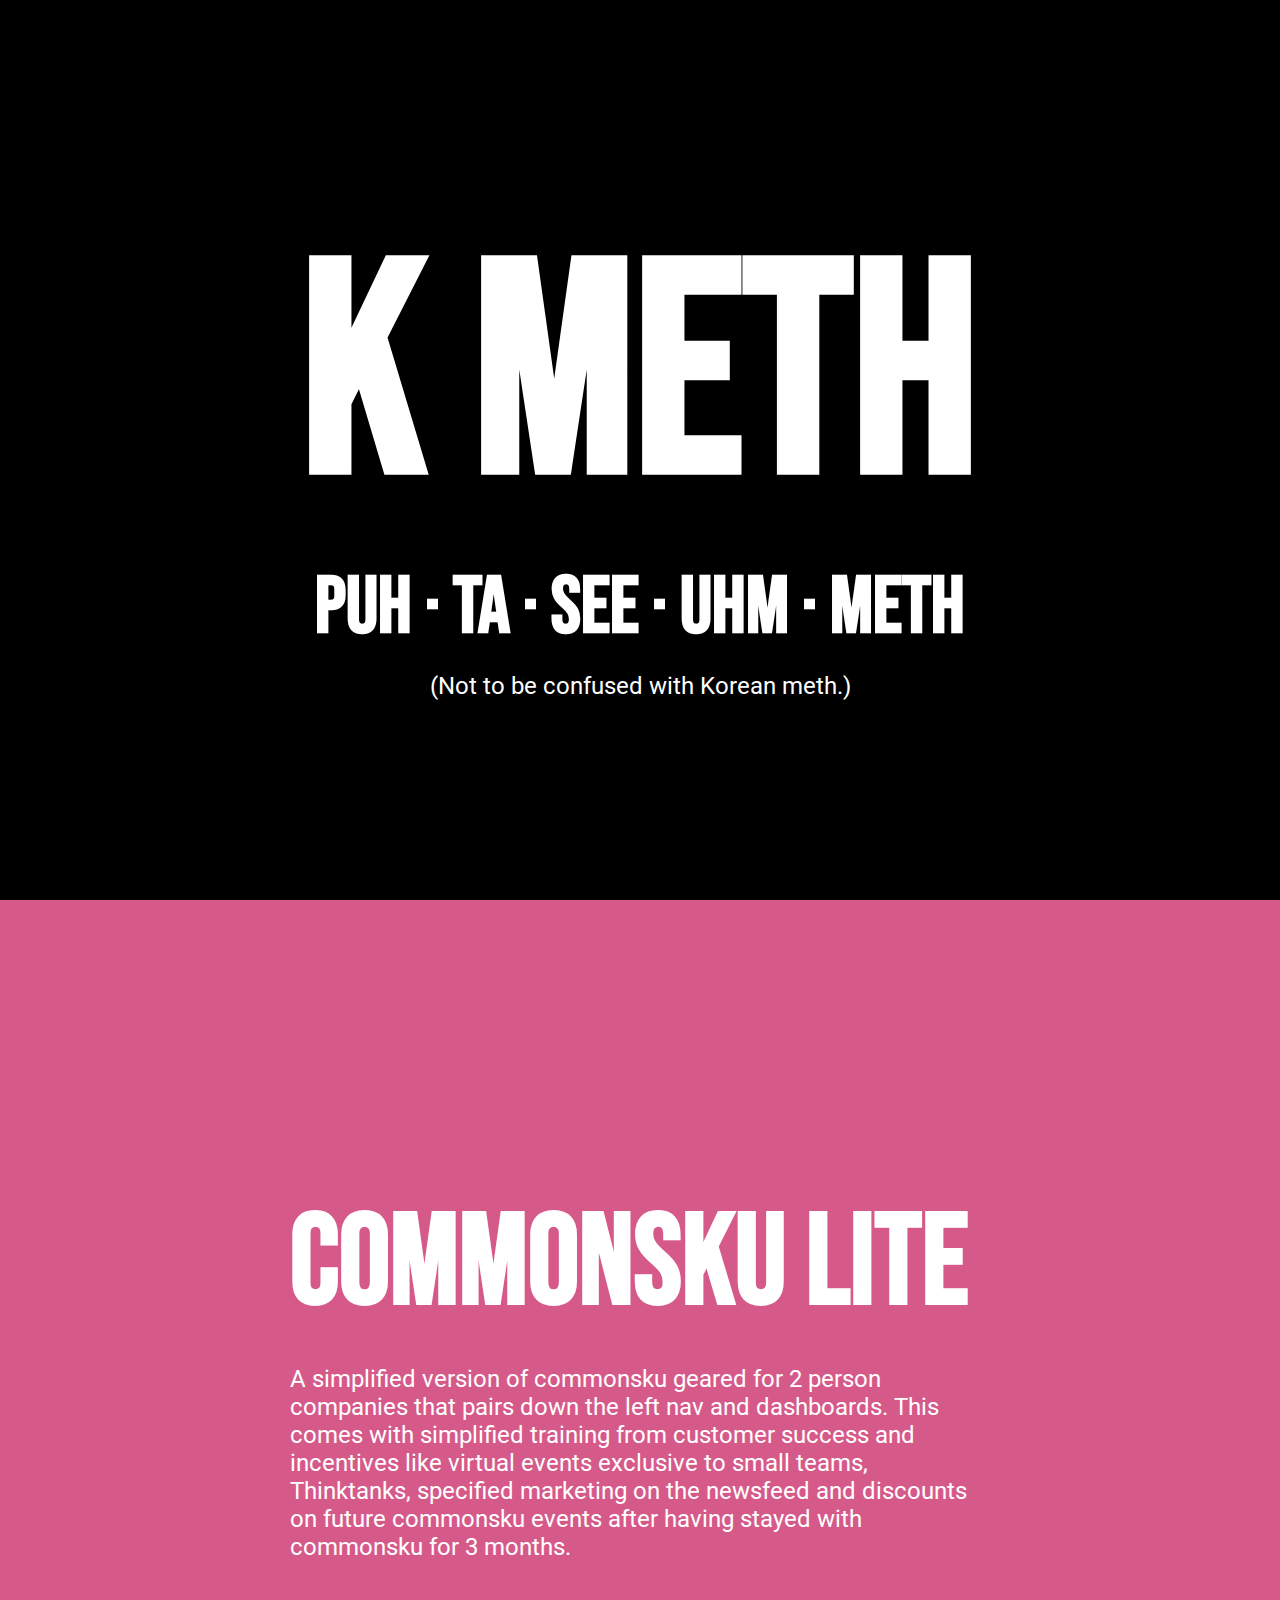
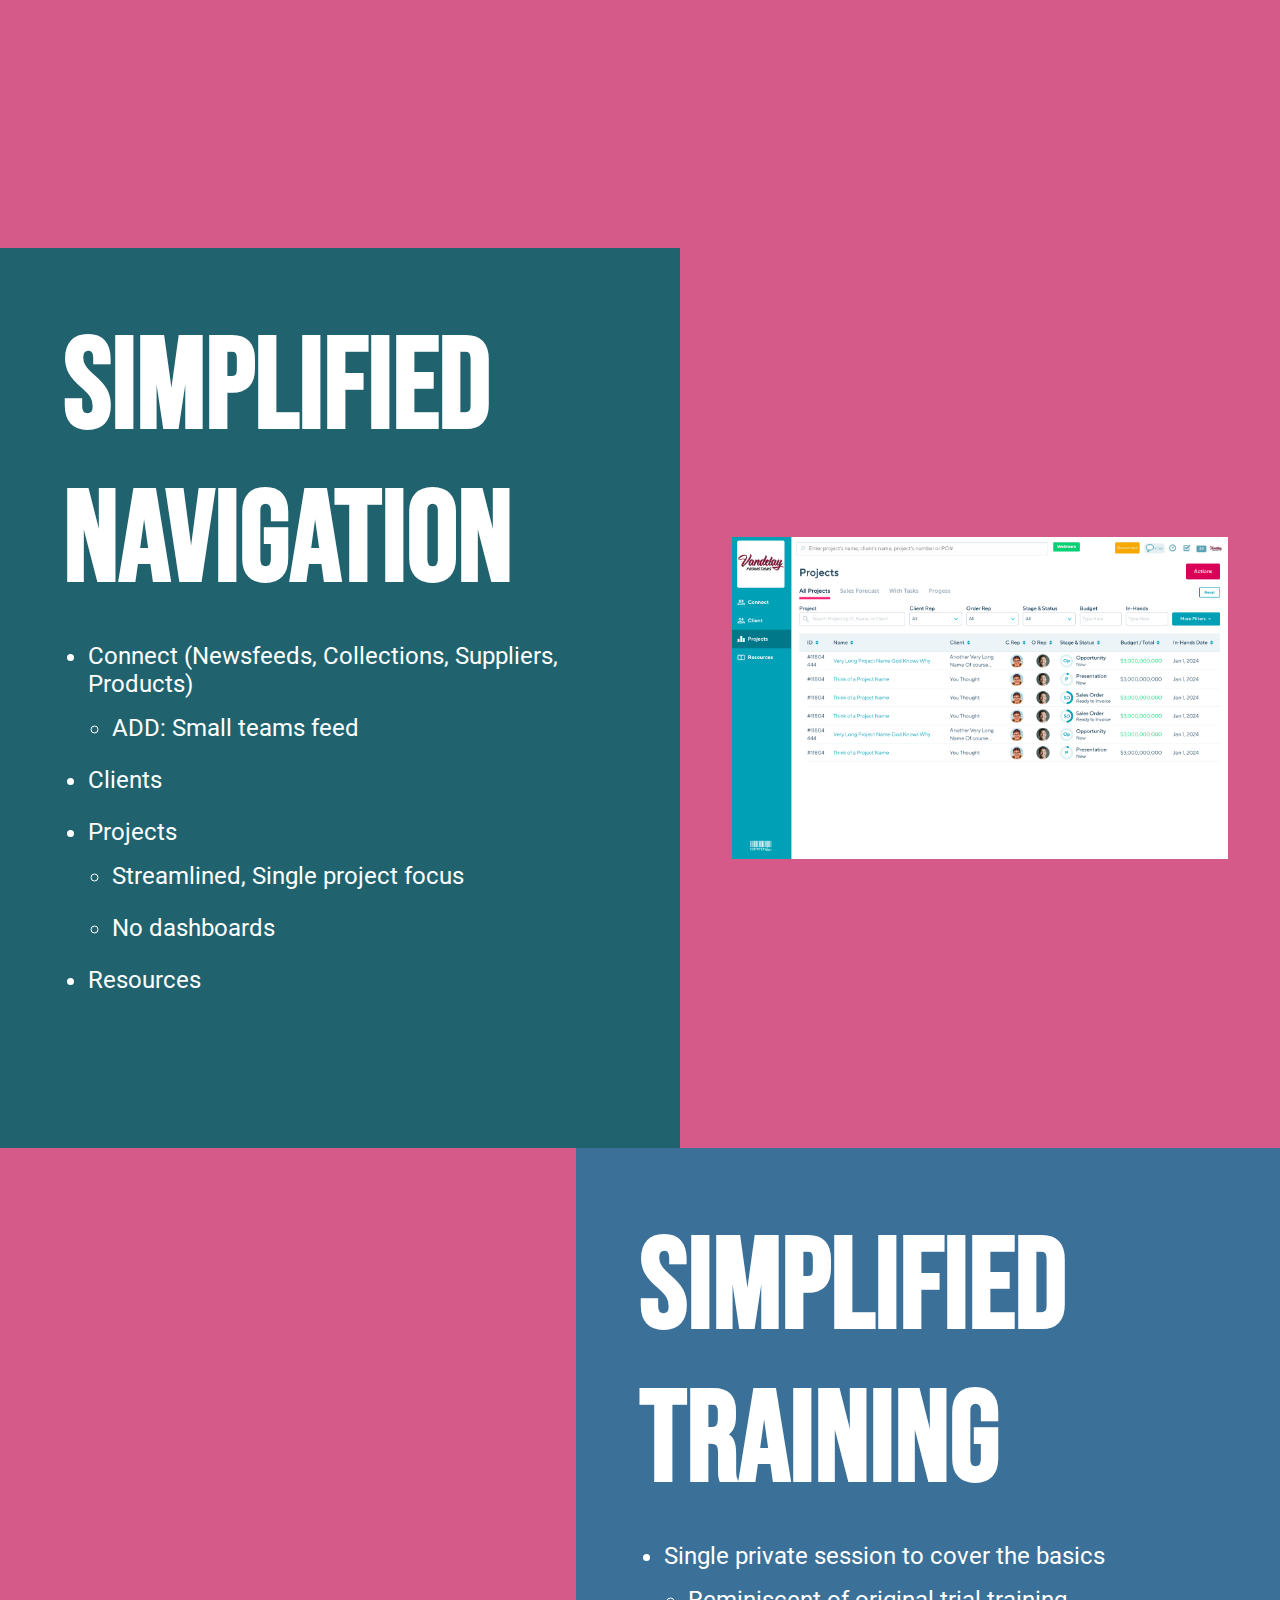
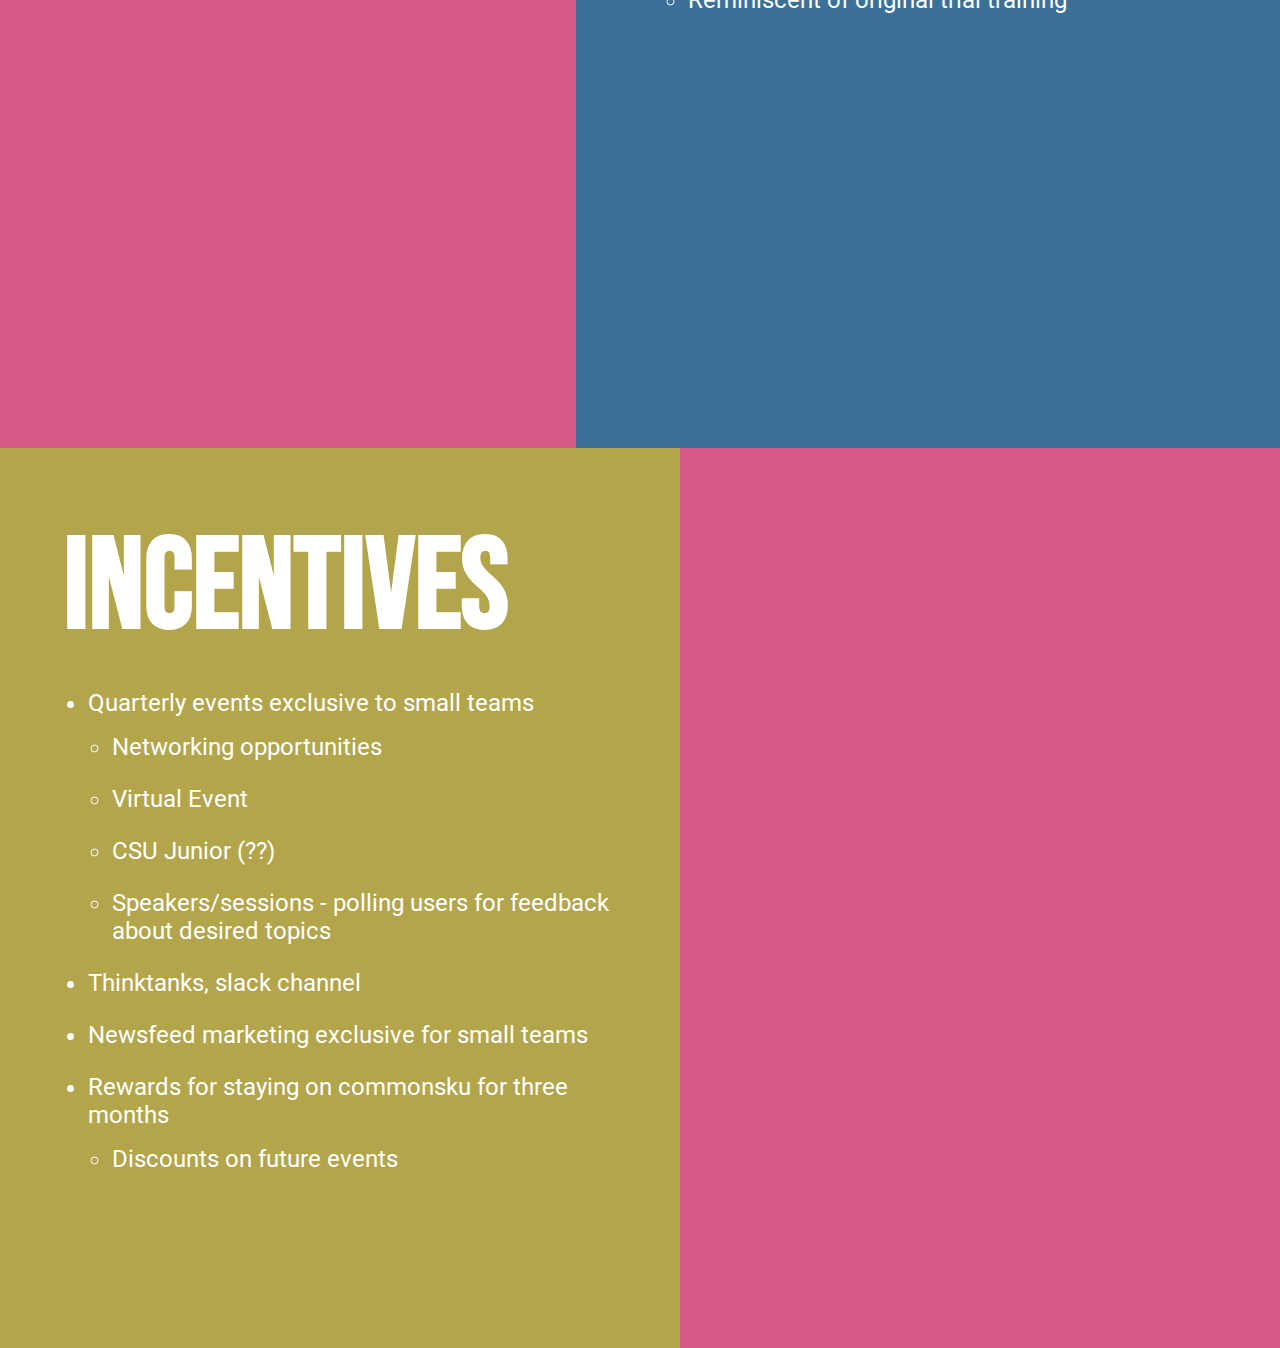
==== main.html @ 6c7298e3 "initial commit" ====
<!DOCTYPE -width>
<html lang="en" dir="ltr">
  <head>
    <meta charset="utf-8" />
    <meta content="width=device-width, initial-scale=1" name="viewport" />
    <title>K METH</title>
    <link rel="stylesheet" href="style.css" />
  </head>
  <body>
    <div class="hero">
      <video autoplay muted loop>
        <source src="videos/4.mp4" type="video/mp4" />
      </video>
      <div class="kmeth">
        <h1>K METH</h1>
        <h3>puh · ta · see · uhm · meth</h3>
        <p>(Not to be confused with Korean meth.)</p>
      </div>
    </div>
    <div class="section full-width">
      <div class="">
        <h2>commonsku Lite</h2>
        <p>
          A simplified version of commonsku geared for 2 person companies that
          pairs down the left nav and dashboards. This comes with simplified
          training from customer success and incentives like virtual events
          exclusive to small teams, Thinktanks, specified marketing on the
          newsfeed and discounts on future commonsku events after having stayed
          with commonsku for 3 months.
        </p>
      </div>
    </div>
    <div class="section simple-nav">
      <div class="content" style="background-color: #20636e;">
        <h2>Simplified Navigation</h2>
        <ul>
          <li>
            Connect (Newsfeeds, Collections, Suppliers, Products)
            <ul>
              <li>ADD: Small teams feed</li>
            </ul>
          </li>
          <li>Clients</li>
          <li>
            Projects
            <ul>
              <li>Streamlined, Single project focus</li>
              <li>No dashboards</li>
            </ul>
          </li>
          <li>
            Resources
          </li>
        </ul>
      </div>
      <div
        class="image"
        style="
          padding: 24px;
          background-image: url(https://images.unsplash.com/photo-1484589065579-248aad0d8b13?ixlib=rb-4.0.3&ixid=M3wxMjA3fDB8MHxwaG90by1wYWdlfHx8fGVufDB8fHx8fA%3D%3D&auto=format&fit=crop&w=918&q=80);
        "
      >
        <img src="simplifiedNav.jpg" alt="" />
      </div>
    </div>
    <div class="section simple-training">
      <div
        class="image"
        style="
          background-image: url(https://images.unsplash.com/photo-1582728961697-2deaaf2380cd?ixlib=rb-4.0.3&ixid=M3wxMjA3fDB8MHxwaG90by1wYWdlfHx8fGVufDB8fHx8fA%3D%3D&auto=format&fit=crop&w=1771&q=80);
        "
      >
        <div style="height: 200px;"></div>
      </div>
      <div class="content" style="background-color: #3b7198;">
        <h2>Simplified Training</h2>
        <ul>
          <li>
            Single private session to cover the basics
            <ul>
              <li>Reminiscent of original trial training</li>
            </ul>
          </li>
        </ul>
      </div>
    </div>
    <div class="section incentives">
      <div class="content" style="background-color: #b2a54b;">
        <h2>Incentives</h2>
        <ul>
          <li>
            Quarterly events exclusive to small teams
            <ul>
              <li>Networking opportunities</li>
              <li>Virtual Event</li>
              <li>CSU Junior (??)</li>
              <li>
                Speakers/sessions - polling users for feedback about desired
                topics
              </li>
            </ul>
          </li>
          <li>Thinktanks, slack channel</li>
          <li>Newsfeed marketing exclusive for small teams</li>
          <li>
            Rewards for staying on commonsku for three months
            <ul>
              <li>Discounts on future events</li>
            </ul>
          </li>
        </ul>
      </div>
      <div
        class="image"
        style="
          padding: 24px;
          background-image: url(https://images.unsplash.com/photo-1593713150481-de2e67b4bbf8?ixlib=rb-4.0.3&ixid=M3wxMjA3fDB8MHxwaG90by1wYWdlfHx8fGVufDB8fHx8fA%3D%3D&auto=format&fit=crop&w=774&q=80);
        "
      >
        <div style="height: 200px;"></div>
      </div>
    </div>
  </body>
</html>
---- style.css ----
/* @import url("https://fonts.googleapis.com/css2?family=Bebas+Neue&family=Roboto:ital,wght@0,400;0,700;1,700&display=swap"); */

@font-face {
  font-family: "Bebas Neue";
  src: url("Fonts/BebasNeue-Regular.ttf") format("truetype");
}

@font-face {
  font-family: "Roboto";
  src: url("Fonts/Roboto-Regular.ttf") format("truetype");
}

* {
  margin: 0px;
  padding: 0px;
}
h1 {
  font-family: "Bebas Neue", sans-serif;
  font-size: 64px;
  color: white;
}
h2 {
  font-family: "Bebas Neue", sans-serif;
  font-size: 128px;
  color: white;
  margin-bottom: 24px;
}
h3 {
  font-family: "Bebas Neue", sans-serif;
  font-size: 40px;
  color: white;
  margin-bottom: 16px;
}
p {
  font-family: "Roboto", sans-serif;
  font-size: 24px;
  color: white;
}
ul {
  margin-left: 24px;
}
ul li {
  font-family: "Roboto", sans-serif;
  font-size: 24px;
  color: white;
  margin-bottom: 24px;
}
ul li ul li {
  font-size: 24px;
  margin-top: 16px;
}
a {
  font-family: "Bebas Neue", sans-serif;
  color: white;
  text-decoration: none;
  font-size: 64px;
}
.hero {
  width: 100vw;
  height: 100vh;
  background: black;
  text-align: center;
  display: flex;
  position: relative;
  justify-content: center;
  align-items: center;
}
.hero video {
  width: 100%;
  height: 100%;
  position: absolute;
  object-fit: cover;
  z-index: 0;
}
.hero .kmeth {
  z-index: 1;
  position: relative;
  text-align: center;
  color: #dc0000;
  padding: 10px;
}

.hero h1 {
  font-family: "Bebas Neue", sans-serif;
  font-size: 300px;
  color: white;
}
.hero h3 {
  font-family: "Bebas Neue", sans-serif;
  font-size: 80px;
  color: white;
  margin-bottom: 16px;
}
.hero p {
  font-family: "Roboto", sans-serif;
  font-size: 24px;
  color: white;
}

.section {
  width: 100vw;
  height: 100vh;
  background-color: #d65a89;
  display: flex;
  flex-direction: row;
}
.section.full-width {
  width: auto;
  height: 100vh;
  justify-content: center;
  align-items: center;
  padding: 24px;
}
.section.full-width div {
  width: 100%;
  max-width: 700px;
}
.section .content,
.section .image {
  width: 50%;
}
.section .content {
  background: #2f3e46;
  padding: 64px;
}
.section .image {
  background-size: cover;
  background-repeat: no-repeat;
  background-position: center;
  display: flex;
  justify-content: center;
  align-items: center;
}
.section .image img {
  max-width: 90%;
}

@media screen and (max-width: 700px) {
  .section {
    flex-direction: column;
    height: auto;
    width: auto;
  }
  .section.full-width {
    height: auto;
    width: auto;
  }
  .section .content {
    padding: 24px;
  }
  .section .content,
  .section .image {
    width: auto;
  }
  .simple-nav,
  .incentives {
    flex-direction: column-reverse;
  }

  h1 {
    font-size: 64px;
  }
  h2 {
    font-size: 64px;
    margin-bottom: 24px;
  }
  h3 {
    font-family: "Bebas Neue", sans-serif;
    font-size: 40px;
    color: white;
    margin-bottom: 16px;
  }
  p {
    font-family: "Roboto", sans-serif;
    font-size: 16px;
    color: white;
  }
  ul {
    margin-left: 24px;
  }
  ul li {
    font-family: "Roboto", sans-serif;
    font-size: 16px;
    color: white;
    margin-bottom: 24px;
  }
  ul li ul li {
    font-size: 16px;
    margin-top: 16px;
  }
  a {
    font-family: "Bebas Neue", sans-serif;
    color: white;
    text-decoration: none;
    font-size: 64px;
  }

  .hero h1 {
    font-family: "Bebas Neue", sans-serif;
    font-size: 120px;
    color: white;
  }
  .hero h3 {
    font-family: "Bebas Neue", sans-serif;
    font-size: 40px;
    color: white;
    margin-bottom: 16px;
  }
  .hero p {
    font-family: "Roboto", sans-serif;
    font-size: 16px;
    color: white;
  }
}
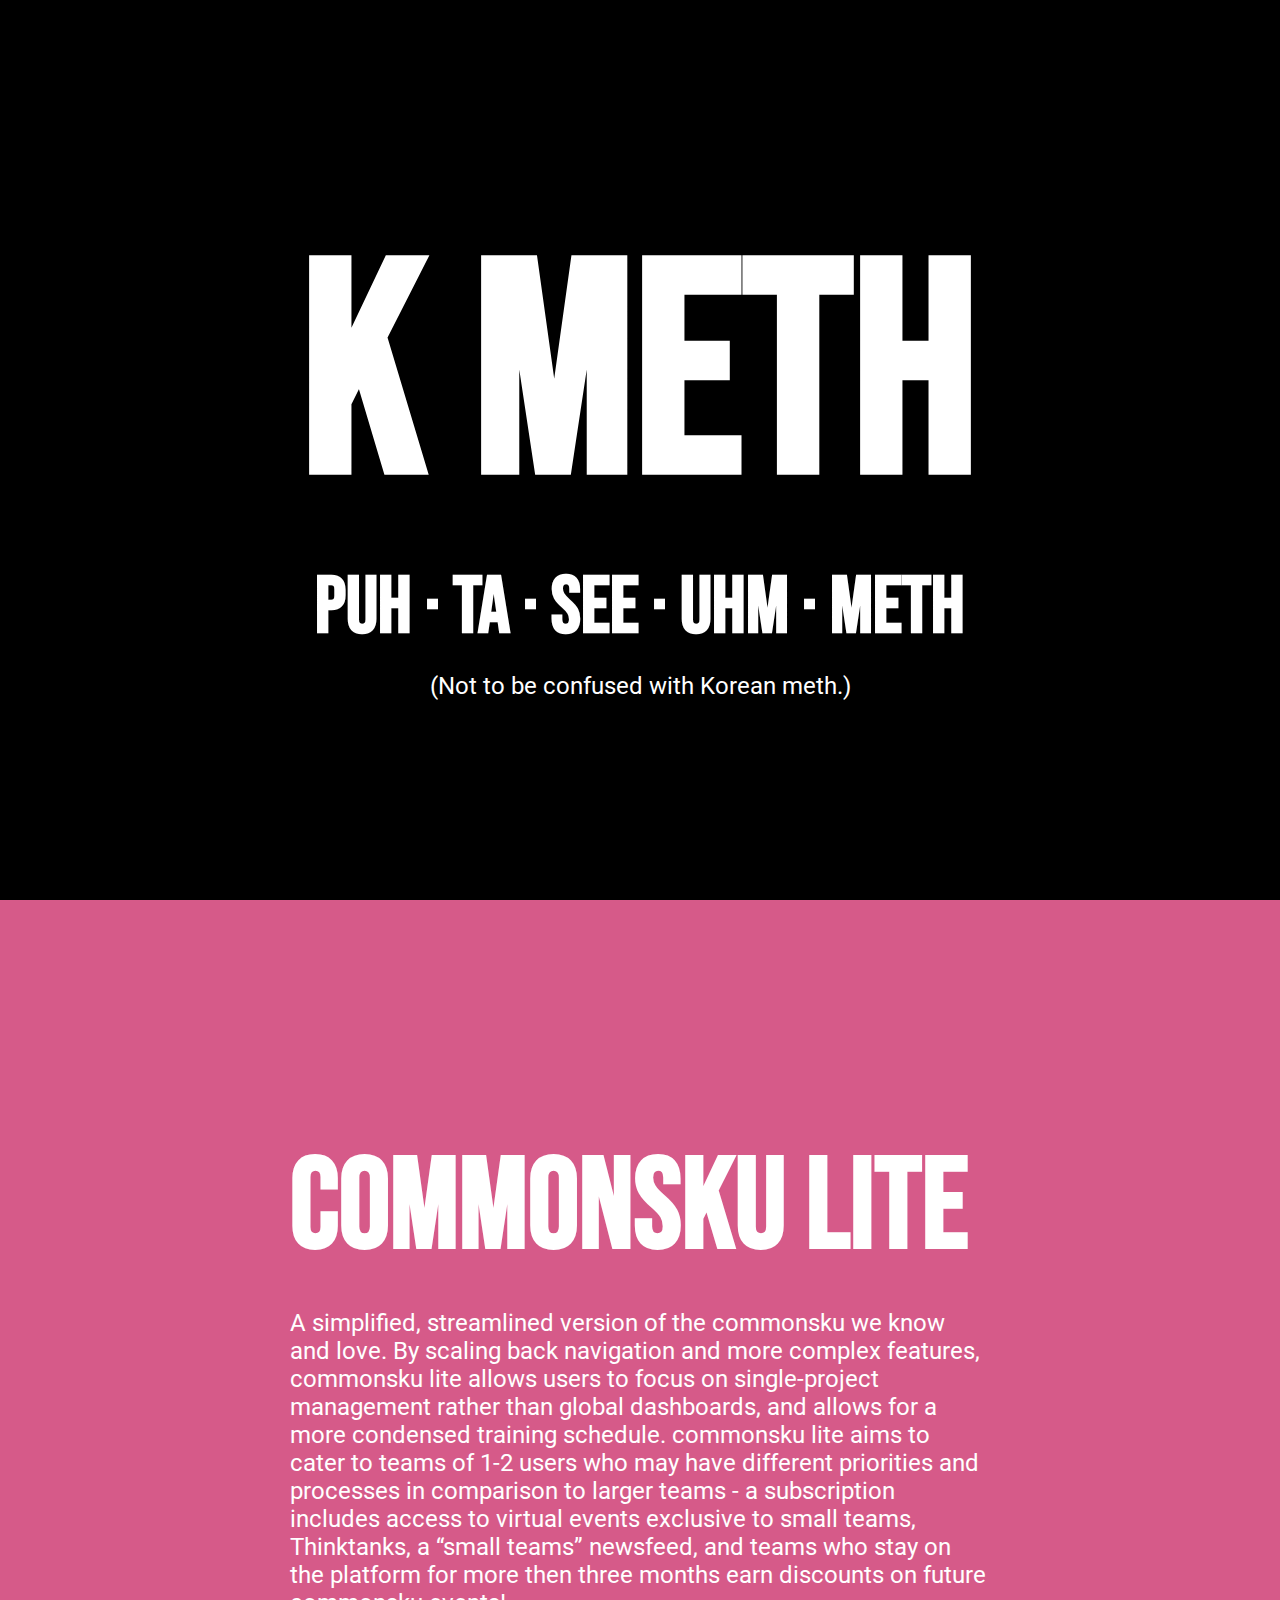
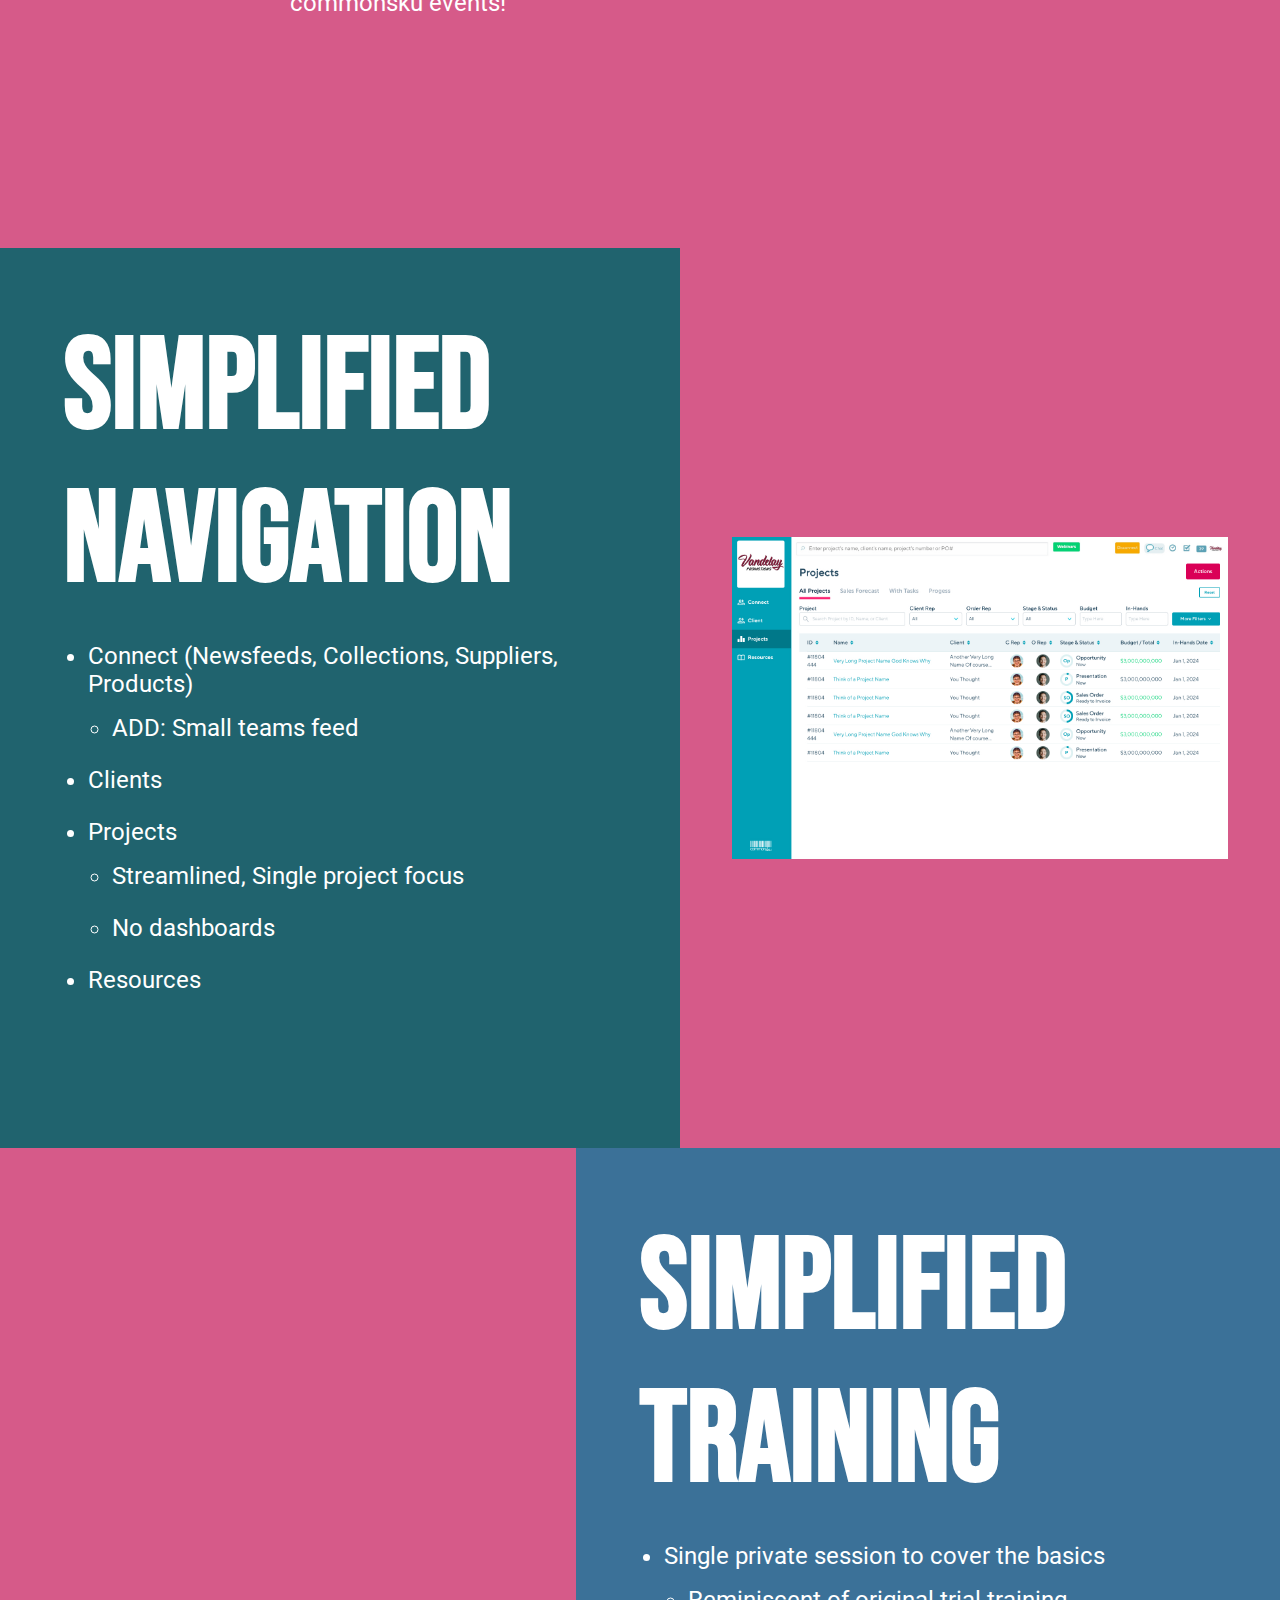
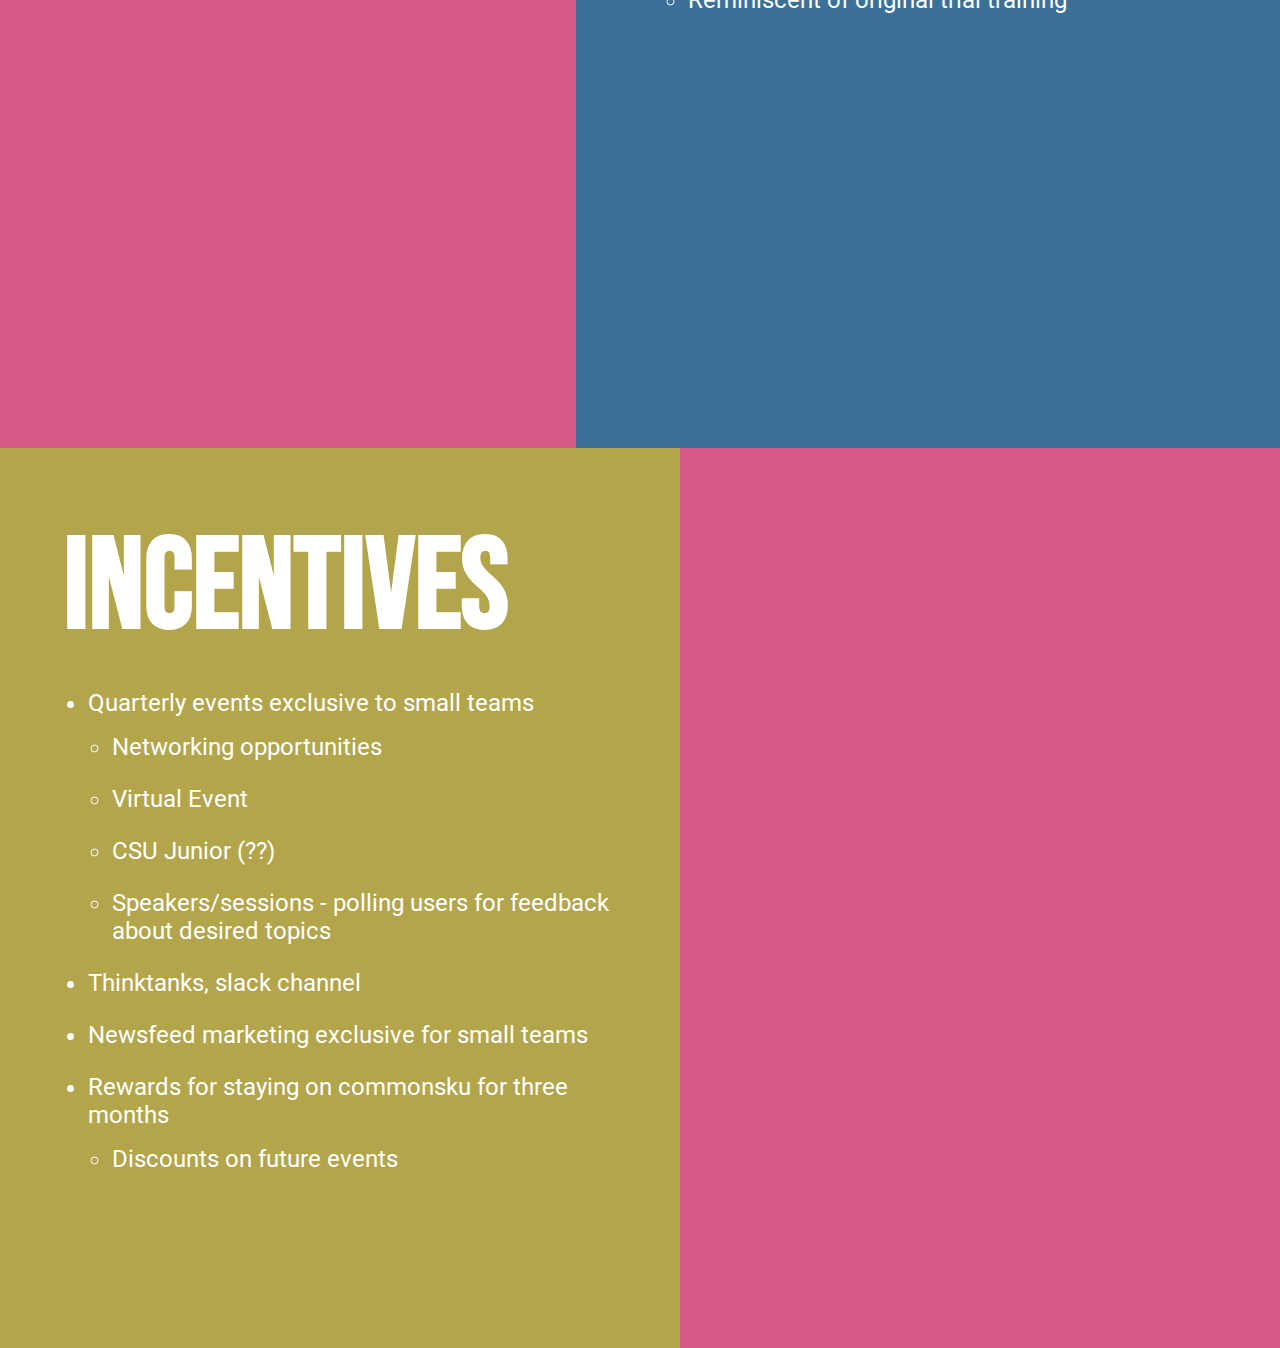
==== commit b1e95e85: "updated about description" ====
--- a/main.html
+++ b/main.html
@@ -21,12 +21,7 @@
       <div class="">
         <h2>commonsku Lite</h2>
         <p>
-          A simplified version of commonsku geared for 2 person companies that
-          pairs down the left nav and dashboards. This comes with simplified
-          training from customer success and incentives like virtual events
-          exclusive to small teams, Thinktanks, specified marketing on the
-          newsfeed and discounts on future commonsku events after having stayed
-          with commonsku for 3 months.
+          A simplified, streamlined version of the commonsku we know and love. By scaling back navigation and more complex features, commonsku lite allows users to focus on single-project management rather than global dashboards, and allows for a more condensed training schedule.  commonsku lite aims to cater to teams of 1-2 users who may have different priorities and processes in comparison to larger teams - a subscription includes access to virtual events exclusive to small teams, Thinktanks, a “small teams” newsfeed, and teams who stay on the platform for more then three months earn discounts on future commonsku events!
         </p>
       </div>
     </div>
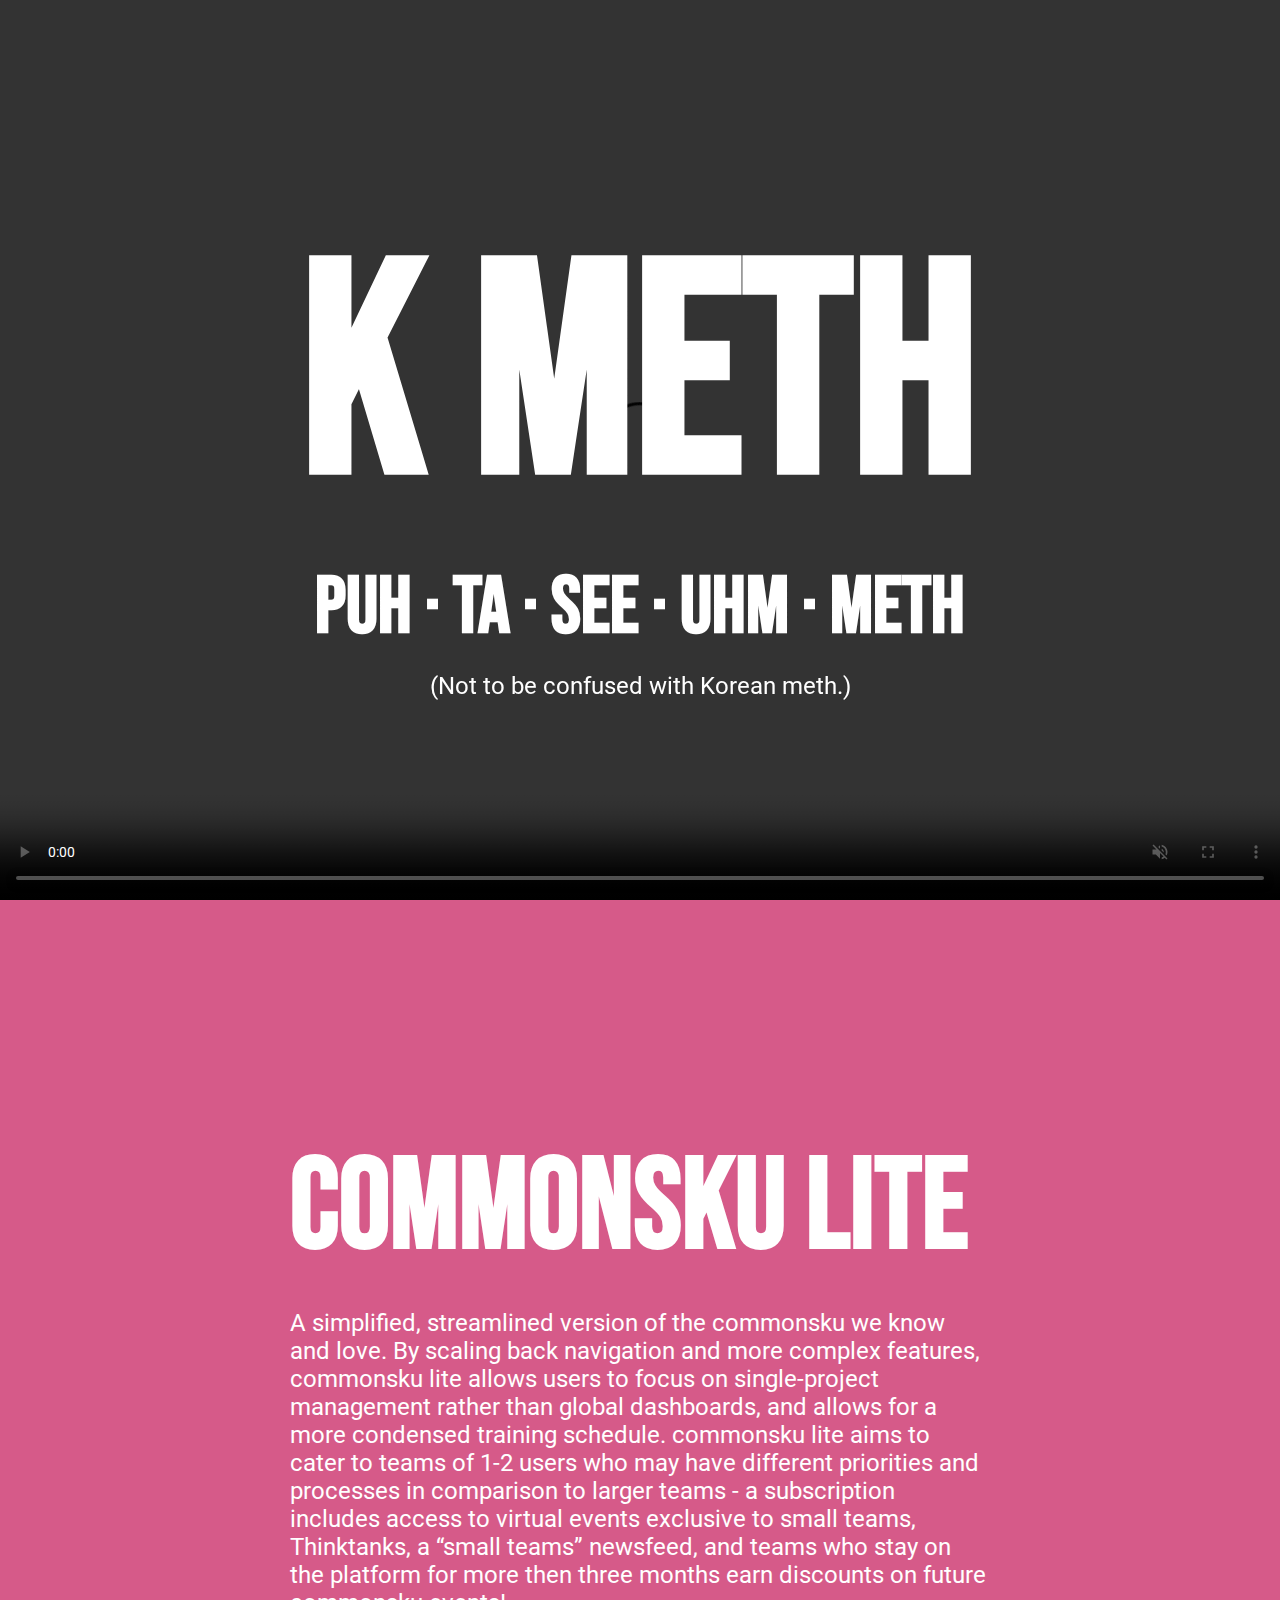
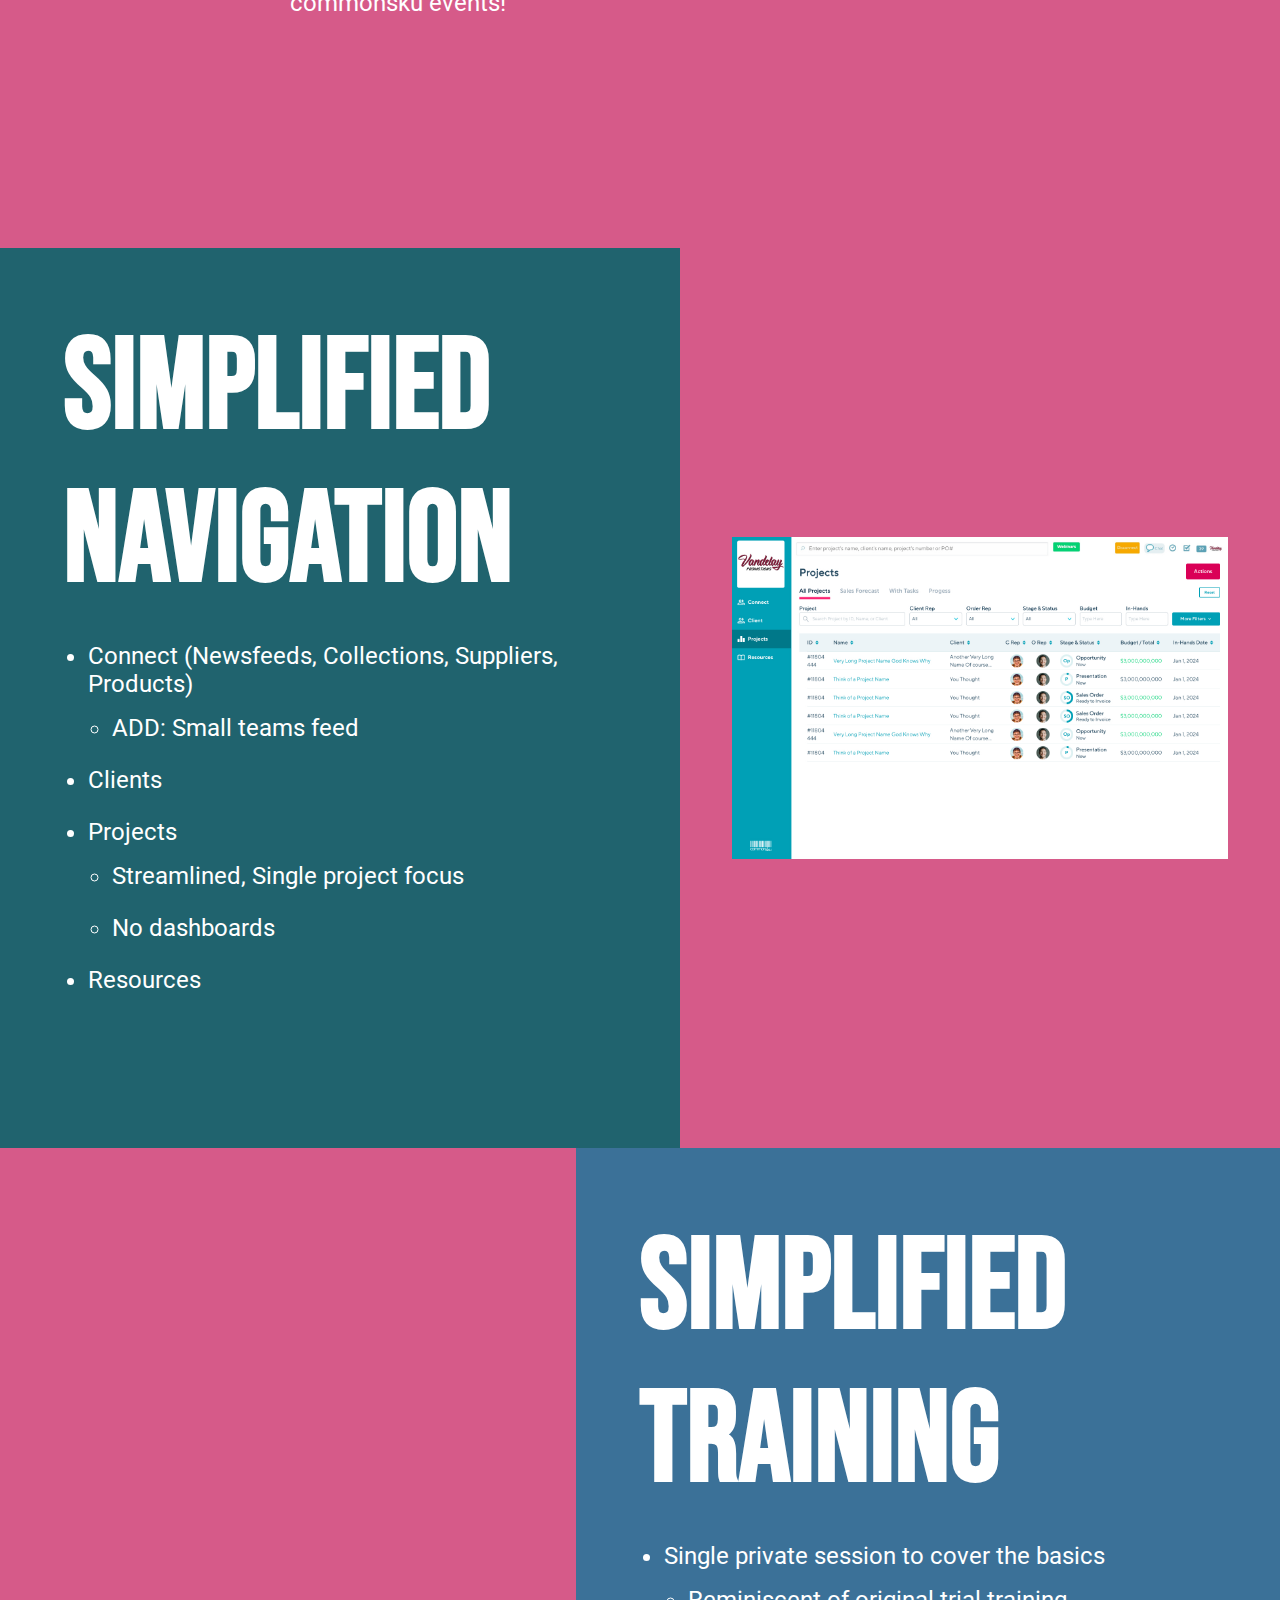
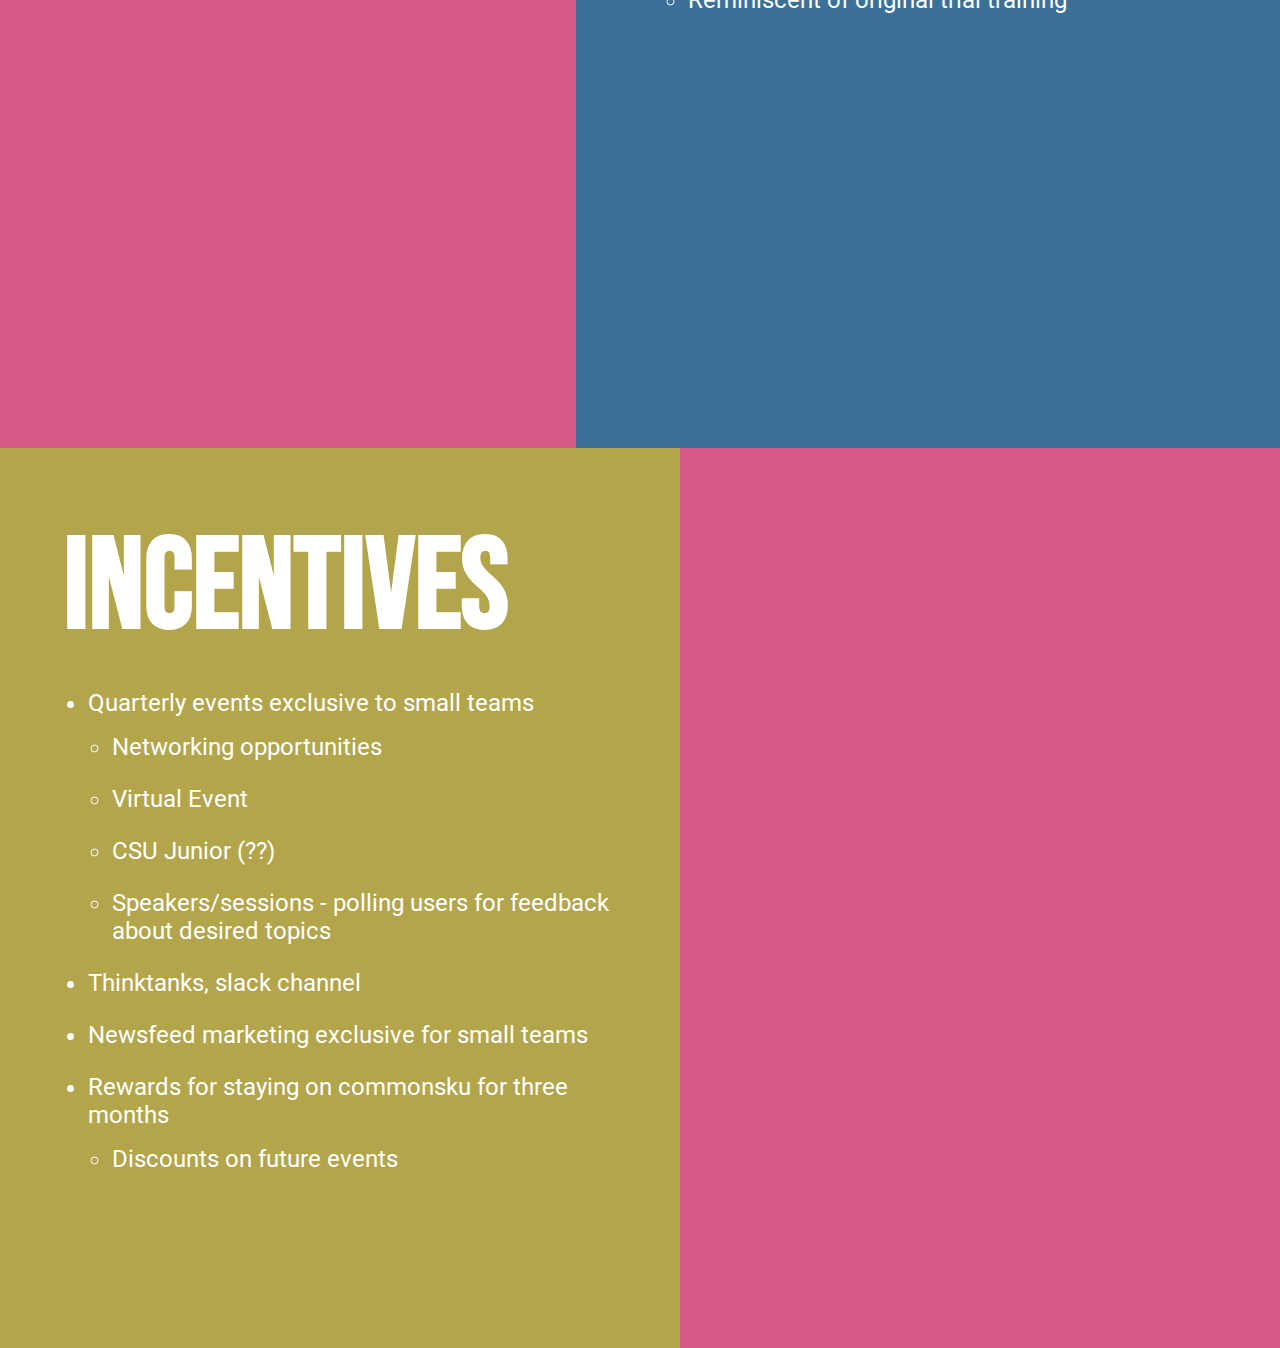
==== commit 2dfd04ab: "updated video autoplay" ====
--- a/main.html
+++ b/main.html
@@ -8,8 +8,8 @@
   </head>
   <body>
     <div class="hero">
-      <video autoplay muted loop>
-        <source src="videos/4.mp4" type="video/mp4" />
+      <video controls="false" autoplay="autoplay" oncontextmenu="return false;" preload="auto" muted defaultMuted playsinline loop>
+        <source src="https://kmeth.bitbucket.io/videos/4.mp4" type="video/mp4" />
       </video>
       <div class="kmeth">
         <h1>K METH</h1>
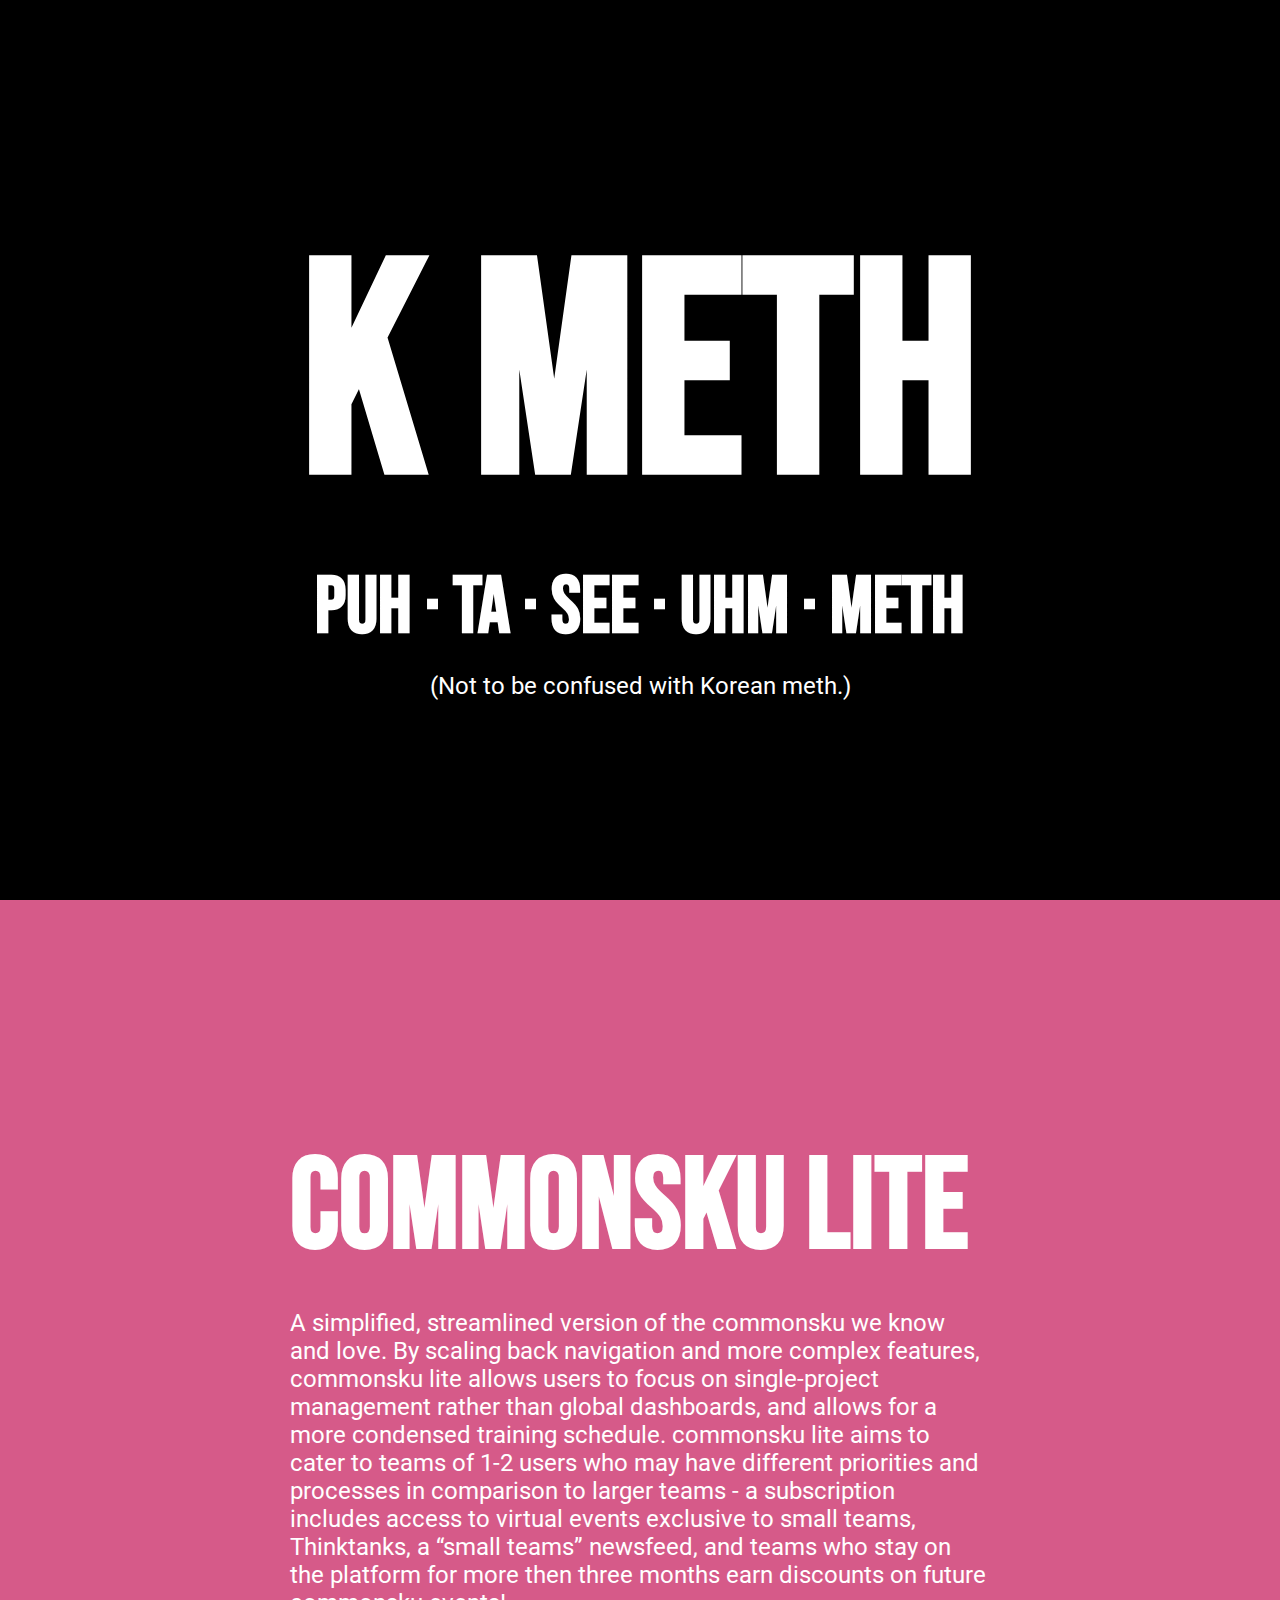
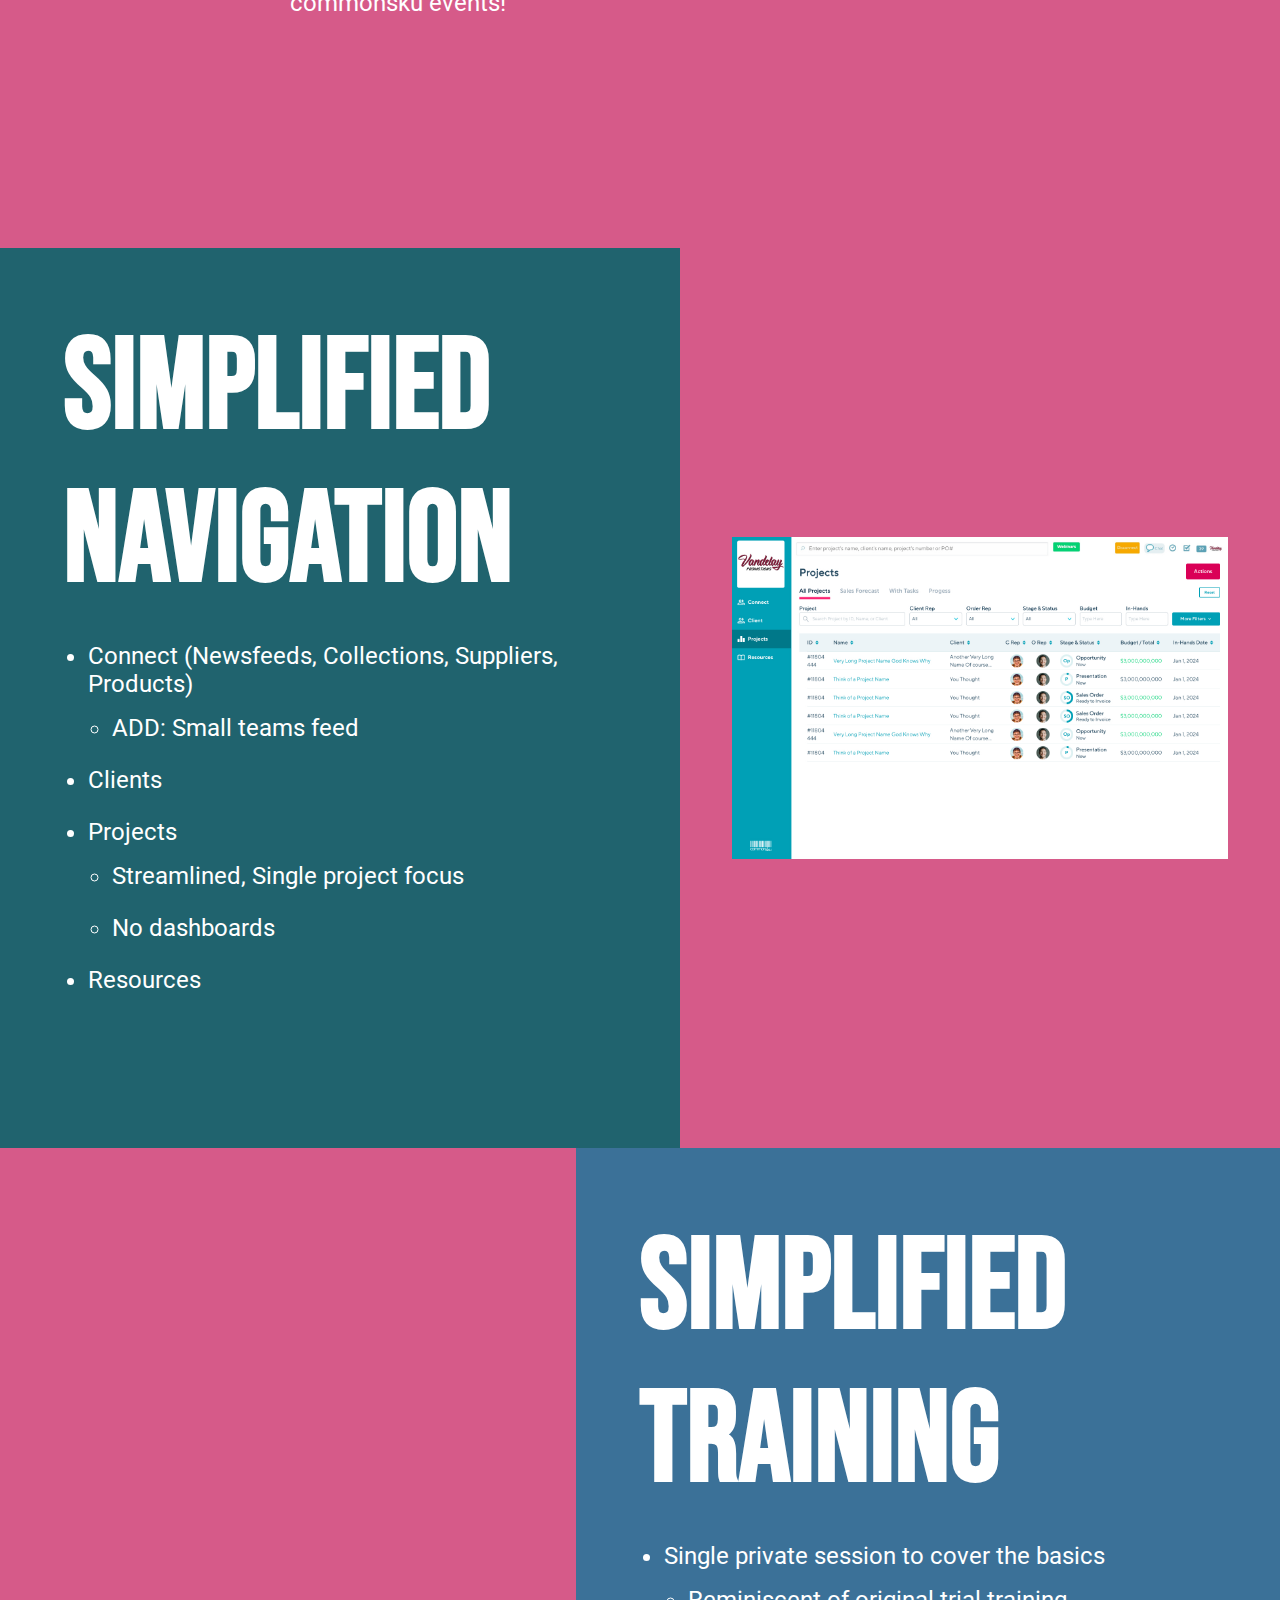
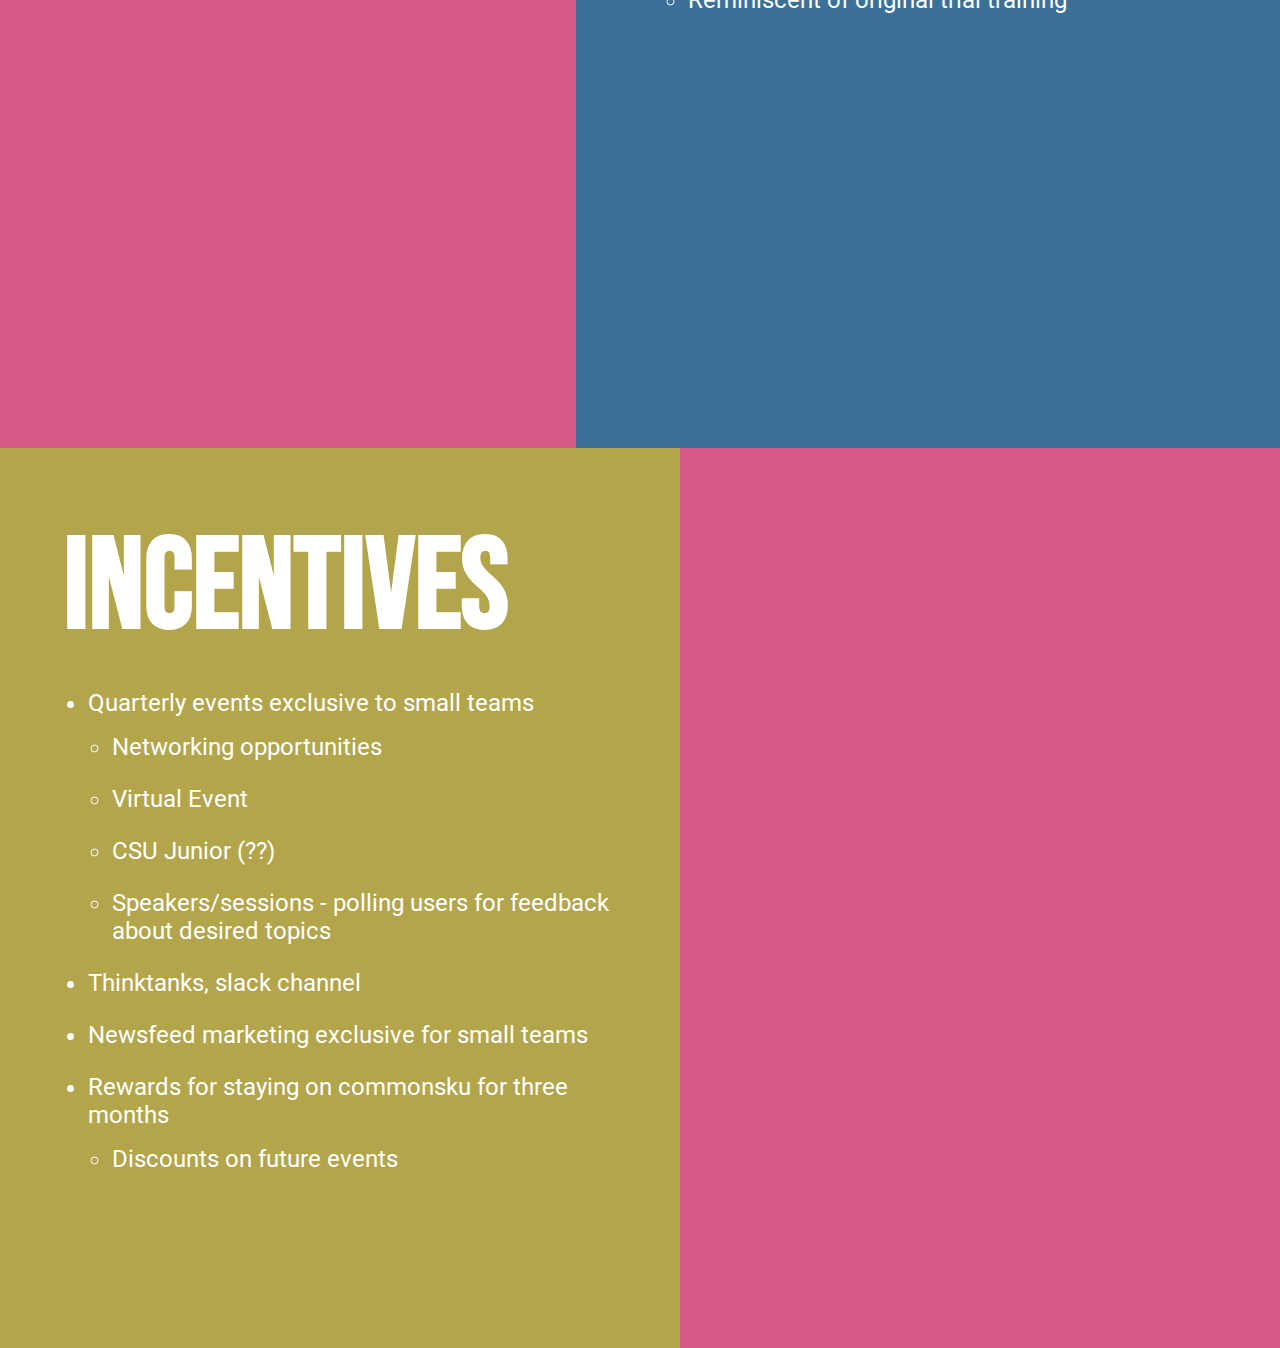
==== commit f889e53b: "updated video" ====
--- a/main.html
+++ b/main.html
@@ -8,7 +8,7 @@
   </head>
   <body>
     <div class="hero">
-      <video controls="false" autoplay="autoplay" oncontextmenu="return false;" preload="auto" muted defaultMuted playsinline loop>
+      <video autoplay="autoplay" oncontextmenu="return false;" preload="auto" muted defaultMuted playsinline loop>
         <source src="https://kmeth.bitbucket.io/videos/4.mp4" type="video/mp4" />
       </video>
       <div class="kmeth">
